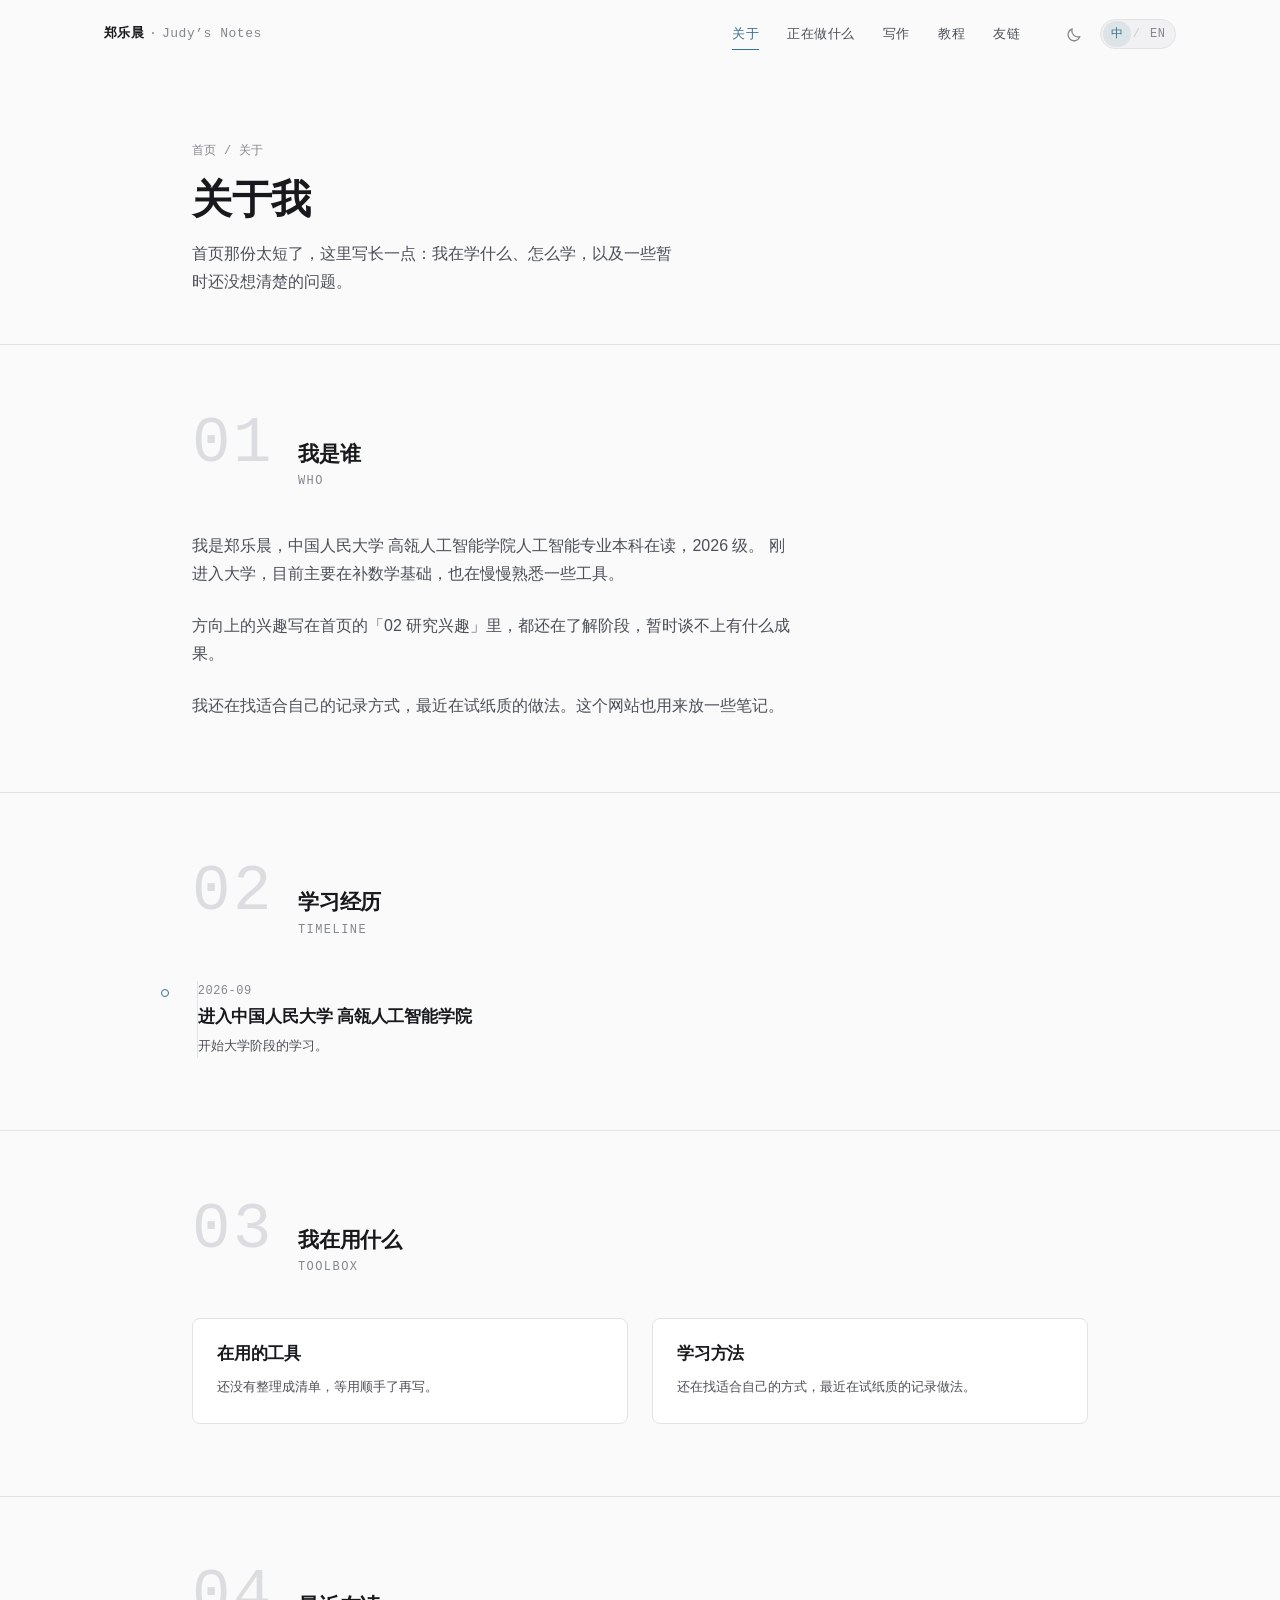
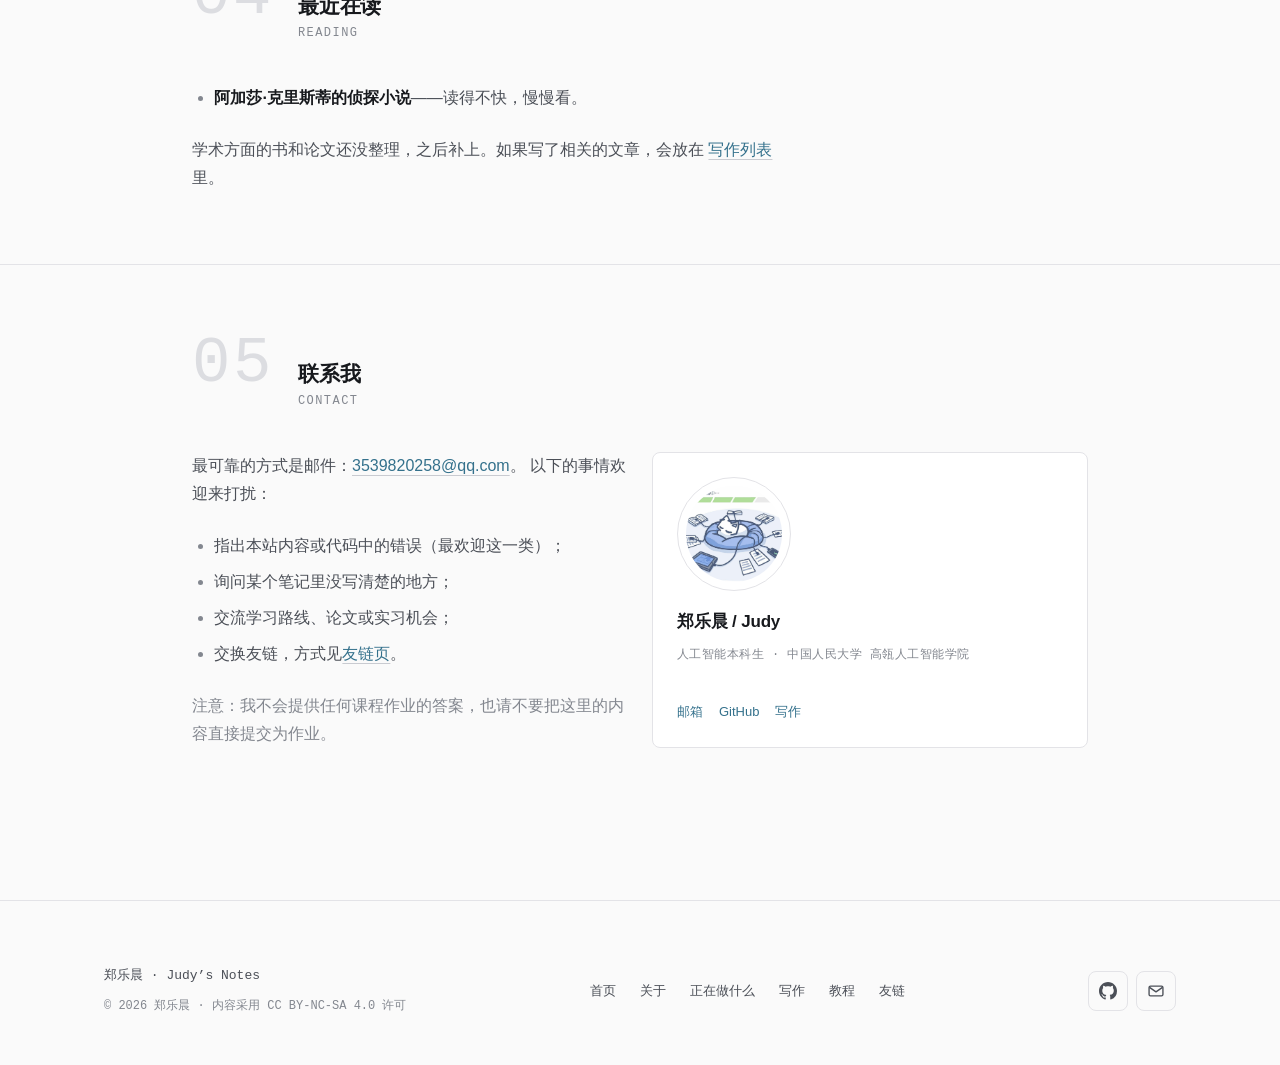
==== about/index.html @ 28466ba4 "Initial commit" ====
<!DOCTYPE html>
<html lang="zh-CN" data-theme="light">
<head>
  <meta charset="utf-8">
  <meta name="viewport" content="width=device-width, initial-scale=1">
  <title>关于 · 郑乐晨 · Judy’s Notes</title>
  <meta name="description" content="关于郑乐晨：人工智能本科在读，关注机器学习、大语言模型与具身智能，这里是一份长一点的自我介绍。">
  <link rel="icon" href="../assets/img/favicon-32.png" sizes="32x32" type="image/png">
  <link rel="icon" href="../assets/img/favicon-16.png" sizes="16x16" type="image/png">
  <link rel="apple-touch-icon" href="../assets/img/apple-touch-icon.png">
  <link rel="stylesheet" href="../assets/css/tokens.css">
  <link rel="stylesheet" href="../assets/css/base.css">
  <link rel="stylesheet" href="../assets/css/components.css">
  <script>
    (function () {
      document.documentElement.classList.add('js');
      try {
        var saved = localStorage.getItem('theme');
        var theme = saved || (window.matchMedia('(prefers-color-scheme: dark)').matches ? 'dark' : 'light');
        document.documentElement.setAttribute('data-theme', theme);
      } catch (error) {}
    })();
  </script>
</head>
<body>
  <a class="skip-link" href="#main">跳到主要内容</a>

  <header class="site-header" data-site-header>
    <div class="container site-header__inner">
      <a class="site-logo" href="../index.html">
        <span class="site-logo__mark">郑乐晨</span>
        <span class="site-logo__sep" aria-hidden="true">·</span>
        <span class="site-logo__name">Judy’s Notes</span>
      </a>

      <nav class="site-nav" id="site-nav" aria-label="主导航" data-site-nav>
        <ul class="site-nav__list">
          <li><a class="site-nav__link" href="index.html">关于</a></li>
          <li><a class="site-nav__link" href="../index.html#projects">正在做什么</a></li>
          <li><a class="site-nav__link" href="../blog/index.html">写作</a></li>
          <li><a class="site-nav__link" href="../tutorials/index.html">教程</a></li>
          <li><a class="site-nav__link" href="../links/index.html">友链</a></li>
        </ul>
      </nav>

      <div class="site-header__actions">
        <button class="theme-toggle" type="button" data-theme-toggle aria-pressed="false" aria-label="切换到深色主题" title="切换到深色主题">
          <svg class="theme-toggle__icon theme-toggle__icon--moon" viewBox="0 0 20 20" fill="none" stroke="currentColor" stroke-width="1.5" stroke-linecap="round" stroke-linejoin="round" aria-hidden="true" focusable="false">
            <path d="M16.5 12.6A7.2 7.2 0 0 1 7.4 3.5a7.2 7.2 0 1 0 9.1 9.1Z" />
          </svg>
          <svg class="theme-toggle__icon theme-toggle__icon--sun" viewBox="0 0 20 20" fill="none" stroke="currentColor" stroke-width="1.5" stroke-linecap="round" aria-hidden="true" focusable="false">
            <circle cx="10" cy="10" r="3.6" />
            <path d="M10 1.6v2.1M10 16.3v2.1M1.6 10h2.1M16.3 10h2.1M4.1 4.1l1.5 1.5M14.4 14.4l1.5 1.5M15.9 4.1l-1.5 1.5M5.6 14.4l-1.5 1.5" />
          </svg>
        </button>

        <span class="lang-switch" aria-label="语言切换（占位，暂未启用）">
          <span class="lang-switch__item lang-switch__item--active" lang="zh-CN">中</span>
          <span aria-hidden="true">/</span>
          <span class="lang-switch__item" lang="en">EN</span>
        </span>

        <button class="nav-toggle" type="button" data-nav-toggle aria-expanded="false" aria-controls="site-nav" aria-label="打开导航菜单">
          <span class="nav-toggle__bar" aria-hidden="true"></span>
          <span class="nav-toggle__bar" aria-hidden="true"></span>
          <span class="nav-toggle__bar" aria-hidden="true"></span>
        </button>
      </div>
    </div>
  </header>

  <main id="main">
    <div class="page-header">
      <div class="container container--page">
        <nav class="breadcrumb" aria-label="面包屑">
          <a href="../index.html">首页</a>
          <span aria-hidden="true">/</span>
          <span aria-current="page">关于</span>
        </nav>
        <h1 class="page-header__title">关于我</h1>
        <p class="page-header__lead">
          首页那份太短了，这里写长一点：我在学什么、怎么学，以及一些暂时还没想清楚的问题。
        </p>
      </div>
    </div>

    <section class="section section--flush" id="who" aria-labelledby="who-title">
      <div class="container container--page">
        <header class="section__header reveal">
          <span class="section__numeral" aria-hidden="true">01</span>
          <div>
            <h2 class="section__title" id="who-title">我是谁</h2>
            <p class="section__subtitle">Who</p>
          </div>
        </header>

        <div class="prose reveal">
          <!-- TODO: 替换为你的真实自我介绍（这部分是文章主体，可以写得长一些） -->
          <p>
            我是郑乐晨，中国人民大学 高瓴人工智能学院人工智能专业本科在读，2026 级。
            刚进入大学，目前主要在补数学基础，也在慢慢熟悉一些工具。
          </p>
          <p>
            方向上的兴趣写在首页的「02 研究兴趣」里，都还在了解阶段，暂时谈不上有什么成果。
          </p>
          <p>
            我还在找适合自己的记录方式，最近在试纸质的做法。这个网站也用来放一些笔记。
          </p>
        </div>
      </div>
    </section>

    <section class="section" id="timeline" aria-labelledby="timeline-title">
      <div class="container container--page">
        <header class="section__header reveal">
          <span class="section__numeral" aria-hidden="true">02</span>
          <div>
            <h2 class="section__title" id="timeline-title">学习经历</h2>
            <p class="section__subtitle">Timeline</p>
          </div>
        </header>

        <ol class="timeline reveal">
          <!-- TODO: 替换为你的真实经历；不重要的可以删掉，保持 3-6 条 -->
          <li class="timeline__item">
            <p class="timeline__date"><time datetime="2026-09">2026-09</time></p>
            <h3 class="timeline__title">进入中国人民大学 高瓴人工智能学院</h3>
            <p class="timeline__text">
              开始大学阶段的学习。
            </p>
          </li>
        </ol>
      </div>
    </section>

    <section class="section" id="toolbox" aria-labelledby="toolbox-title">
      <div class="container container--page">
        <header class="section__header reveal">
          <span class="section__numeral" aria-hidden="true">03</span>
          <div>
            <h2 class="section__title" id="toolbox-title">我在用什么</h2>
            <p class="section__subtitle">Toolbox</p>
          </div>
        </header>

        <div class="grid grid--2">
          <!-- TODO: 替换为你的真实技术栈 -->
          <article class="card reveal">
            <h3 class="card__title">在用的工具</h3>
            <p class="card__text">还没有整理成清单，等用顺手了再写。</p>
          </article>

          <article class="card reveal">
            <h3 class="card__title">学习方法</h3>
            <p class="card__text">还在找适合自己的方式，最近在试纸质的记录做法。</p>
          </article>
        </div>
      </div>
    </section>

    <section class="section" id="reading" aria-labelledby="reading-title">
      <div class="container container--page">
        <header class="section__header reveal">
          <span class="section__numeral" aria-hidden="true">04</span>
          <div>
            <h2 class="section__title" id="reading-title">最近在读</h2>
            <p class="section__subtitle">Reading</p>
          </div>
        </header>

        <div class="prose reveal">
          <!-- TODO: 替换为你正在读的书 / 论文 / 课程 -->
          <ul>
            <li><strong>阿加莎·克里斯蒂的侦探小说</strong>——读得不快，慢慢看。</li>
          </ul>
          <p>
            学术方面的书和论文还没整理，之后补上。如果写了相关的文章，会放在
            <a href="../blog/index.html">写作列表</a>里。
          </p>
        </div>
      </div>
    </section>

    <section class="section" id="contact" aria-labelledby="contact-title">
      <div class="container container--page">
        <header class="section__header reveal">
          <span class="section__numeral" aria-hidden="true">05</span>
          <div>
            <h2 class="section__title" id="contact-title">联系我</h2>
            <p class="section__subtitle">Contact</p>
          </div>
        </header>

        <div class="grid grid--2">
          <div class="prose reveal">
            <p>
              最可靠的方式是邮件：<a href="mailto:3539820258@qq.com">3539820258@qq.com</a>。
              以下的事情欢迎来打扰：
            </p>
            <ul>
              <li>指出本站内容或代码中的错误（最欢迎这一类）；</li>
              <li>询问某个笔记里没写清楚的地方；</li>
              <li>交流学习路线、论文或实习机会；</li>
              <li>交换友链，方式见<a href="../links/index.html">友链页</a>。</li>
            </ul>
            <p class="text-muted">
              注意：我不会提供任何课程作业的答案，也请不要把这里的内容直接提交为作业。
            </p>
          </div>

          <div class="card reveal">
            <div class="hero__avatar hero__avatar--card">
              <img src="../assets/img/avatar.jpg" alt="郑乐晨的头像" width="1280" height="1101">
            </div>
            <h3 class="card__title">郑乐晨 / Judy</h3>
            <p class="card__meta">人工智能本科生 · 中国人民大学 高瓴人工智能学院</p>
            <div class="card__links">
              <a href="mailto:3539820258@qq.com">邮箱</a>
              <a href="https://github.com/zhenglechen123456" rel="me noopener" target="_blank">GitHub</a>
              <a href="../blog/index.html">写作</a>
            </div>
          </div>
        </div>
      </div>
    </section>
  </main>

  <footer class="site-footer">
    <div class="container site-footer__inner">
      <div>
        <p class="site-footer__brand">郑乐晨 · Judy’s Notes</p>
        <p class="site-footer__copy">© <span data-year>2026</span> 郑乐晨 · 内容采用 CC BY-NC-SA 4.0 许可</p>
      </div>

      <nav class="site-footer__nav" aria-label="页脚导航">
        <a href="../index.html">首页</a>
        <a href="index.html">关于</a>
        <a href="../index.html#projects">正在做什么</a>
        <a href="../blog/index.html">写作</a>
        <a href="../tutorials/index.html">教程</a>
        <a href="../links/index.html">友链</a>
      </nav>

      <ul class="site-footer__socials">
        <li>
          <a class="icon-link" href="https://github.com/zhenglechen123456" aria-label="GitHub 主页" rel="me noopener" target="_blank">
            <svg viewBox="0 0 16 16" fill="currentColor" aria-hidden="true" focusable="false">
              <path d="M8 0C3.58 0 0 3.58 0 8c0 3.54 2.29 6.53 5.47 7.59.4.07.55-.17.55-.38 0-.19-.01-.82-.01-1.49-2.01.37-2.53-.49-2.69-.94-.09-.23-.48-.94-.82-1.13-.28-.15-.68-.52-.01-.53.63-.01 1.08.58 1.23.82.72 1.21 1.87.87 2.33.66.07-.52.28-.87.51-1.07-1.78-.2-3.64-.89-3.64-3.95 0-.87.31-1.59.82-2.15-.08-.2-.36-1.02.08-2.12 0 0 .67-.21 2.2.82.64-.18 1.32-.27 2-.27s1.36.09 2 .27c1.53-1.04 2.2-.82 2.2-.82.44 1.1.16 1.92.08 2.12.51.56.82 1.27.82 2.15 0 3.07-1.87 3.75-3.65 3.95.29.25.54.73.54 1.48 0 1.07-.01 1.93-.01 2.2 0 .21.15.46.55.38A8.01 8.01 0 0 0 16 8c0-4.42-3.58-8-8-8Z" />
            </svg>
          </a>
        </li>
        <li>
          <a class="icon-link" href="mailto:3539820258@qq.com" aria-label="发送邮件给郑乐晨">
            <svg viewBox="0 0 20 20" fill="none" stroke="currentColor" stroke-width="1.5" stroke-linejoin="round" aria-hidden="true" focusable="false">
              <rect x="2.3" y="4.6" width="15.4" height="10.8" rx="1.6" />
              <path d="m2.8 6 7.2 5 7.2-5" />
            </svg>
          </a>
        </li>
      </ul>
    </div>
  </footer>

  <button class="to-top" type="button" data-to-top aria-label="回到页面顶部">
    <svg viewBox="0 0 20 20" fill="none" stroke="currentColor" stroke-width="1.6" stroke-linecap="round" stroke-linejoin="round" aria-hidden="true" focusable="false">
      <path d="M10 16.5V4.5M4.8 9.7 10 4.5l5.2 5.2" />
    </svg>
  </button>

  <script src="../assets/js/theme.js" defer></script>
  <script src="../assets/js/nav.js" defer></script>
  <script src="../assets/js/main.js" defer></script>
</body>
</html>
---- assets/css/tokens.css ----
/* ==========================================================================
   tokens.css — 全站设计变量（颜色 / 字体 / 字号 / 间距 / 圆角 / 阴影 / 动效）
   想改配色、字号、留白力度，只需要改这一个文件。
   深浅两套主题：浅色为默认值，深色通过 [data-theme="dark"] 覆盖，
   同时用 prefers-color-scheme 兜底（JS 不可用时也能跟随系统）。
   ========================================================================== */

:root {
  color-scheme: light;

  /* --- 字体栈：中文优先，零外链 --- */
  --font-sans: -apple-system, BlinkMacSystemFont, "Segoe UI", "Noto Sans SC",
    "PingFang SC", "Microsoft YaHei", "Helvetica Neue", Arial, sans-serif;
  --font-mono: ui-monospace, "SF Mono", "SFMono-Regular", Menlo, Consolas,
    "Liberation Mono", "Courier New", monospace;

  /* --- 字号（正文 16px，标题用 clamp 做流式缩放） --- */
  --fs-xs: 0.75rem;      /* 12px 标签、脚注 */
  --fs-sm: 0.8125rem;    /* 13px 元信息、导航 */
  --fs-base: 1rem;       /* 16px 正文 */
  --fs-md: 1.0625rem;    /* 17px 卡片标题 */
  --fs-lg: 1.3125rem;    /* 21px 分区标题 */
  --fs-xl: 1.625rem;     /* 26px 页面标题 */
  --fs-2xl: clamp(1.875rem, 1.5rem + 1.6vw, 2.5rem);
  --fs-numeral: clamp(2.5rem, 1.9rem + 3vw, 4rem);       /* 分区大号编号 01 */

  /* --- 行高与字距 --- */
  --lh-tight: 1.25;
  --lh-snug: 1.5;
  --lh-base: 1.75;
  --ls-wide: 0.12em;
  --ls-mono: 0.04em;

  /* --- 间距（8px 基准） --- */
  --sp-1: 0.25rem;
  --sp-2: 0.5rem;
  --sp-3: 0.75rem;
  --sp-4: 1rem;
  --sp-5: 1.5rem;
  --sp-6: 2rem;
  --sp-7: 2.5rem;
  --sp-8: 3rem;
  --sp-9: 4rem;
  --sp-10: 5rem;
  --sp-11: 7rem;

  /* --- 版心与行宽 --- */
  --container: 71rem;        /* 1136px 内容最大宽度 */
  --container-page: 60rem;   /* 列表 / 文章页 */
  --measure: 68ch;           /* 段落最大宽度 */

  /* --- 圆角 / 边框 --- */
  --radius-sm: 4px;
  --radius-md: 8px;
  --radius-lg: 14px;
  --radius-pill: 999px;
  --border-w: 1px;

  /* --- 动效 --- */
  --ease: cubic-bezier(0.22, 0.61, 0.36, 1);
  --dur-fast: 120ms;
  --dur: 200ms;
  --dur-slow: 460ms;

  /* --- 层级 --- */
  --z-header: 50;
  --z-to-top: 40;

  /* --- 颜色：浅色主题（默认） --- */
  --c-bg: #fafafa;
  --c-bg-elevated: #ffffff;
  --c-bg-subtle: #f1f1f3;
  --c-text: #17191d;
  --c-text-2: #4b4f57;
  --c-text-3: #83878f;
  --c-border: #e3e3e7;
  --c-border-strong: #c9cbd1;
  --c-accent: #34718c;             /* 唯一强调色：低饱和蓝青 */
  --c-accent-hover: #26586e;
  --c-accent-soft: rgba(52, 113, 140, 0.1);
  --c-accent-glow: rgba(52, 113, 140, 0.03);      /* 头图极淡径向光晕 */
  --c-bg-translucent: rgba(250, 250, 250, 0.82);  /* 顶栏滚动后的半透明底 */
  --c-numeral: #dcdde1;            /* 分区大号数字的灰 */
  --c-shadow: 0 1px 2px rgba(20, 22, 26, 0.05);
  --c-shadow-lift: 0 8px 20px -14px rgba(20, 22, 26, 0.35);
}

/* --- 颜色：深色主题 --- */
:root[data-theme="dark"] {
  color-scheme: dark;
  --c-bg: #0f1115;
  --c-bg-elevated: #14171c;
  --c-bg-subtle: #191d23;
  --c-text: #e8e9ec;
  --c-text-2: #a9adb5;
  --c-text-3: #767b85;
  --c-border: #24282f;
  --c-border-strong: #383d46;
  --c-accent: #7bb4ce;
  --c-accent-hover: #9fcbe0;
  --c-accent-soft: rgba(123, 180, 206, 0.14);
  --c-accent-glow: rgba(123, 180, 206, 0.035);
  --c-bg-translucent: rgba(15, 17, 21, 0.78);
  --c-numeral: #262b33;
  --c-shadow: 0 1px 2px rgba(0, 0, 0, 0.45);
  --c-shadow-lift: 0 10px 26px -16px rgba(0, 0, 0, 0.9);
}

/* --- 没有 JS 时跟随系统（有 JS 时 html[data-theme] 会覆盖这里） --- */
@media (prefers-color-scheme: dark) {
  :root:not([data-theme="light"]) {
    color-scheme: dark;
    --c-bg: #0f1115;
    --c-bg-elevated: #14171c;
    --c-bg-subtle: #191d23;
    --c-text: #e8e9ec;
    --c-text-2: #a9adb5;
    --c-text-3: #767b85;
    --c-border: #24282f;
    --c-border-strong: #383d46;
    --c-accent: #7bb4ce;
    --c-accent-hover: #9fcbe0;
    --c-accent-soft: rgba(123, 180, 206, 0.14);
    --c-accent-glow: rgba(123, 180, 206, 0.035);
    --c-bg-translucent: rgba(15, 17, 21, 0.78);
    --c-numeral: #262b33;
    --c-shadow: 0 1px 2px rgba(0, 0, 0, 0.45);
    --c-shadow-lift: 0 10px 26px -16px rgba(0, 0, 0, 0.9);
  }
}
---- assets/css/base.css ----
/* ==========================================================================
   base.css — Reset、排版、链接、容器、正文（.prose）基础样式
   ========================================================================== */

/* ---------- Reset ---------- */
*,
*::before,
*::after {
  box-sizing: border-box;
}

* {
  margin: 0;
}

html {
  -webkit-text-size-adjust: 100%;
  text-size-adjust: 100%;
  scroll-behavior: smooth;
  scroll-padding-top: 6rem; /* 锚点跳转时避开吸顶导航 */
}

body {
  min-height: 100vh;
  background-color: var(--c-bg);
  color: var(--c-text);
  font-family: var(--font-sans);
  font-size: var(--fs-base);
  line-height: var(--lh-base);
  -webkit-font-smoothing: antialiased;
  -moz-osx-font-smoothing: grayscale;
  overflow-wrap: break-word;
}

img,
svg,
video,
canvas {
  display: block;
  max-width: 100%;
}

img {
  height: auto;
}

button,
input,
select,
textarea {
  font: inherit;
  color: inherit;
}

button {
  background: none;
  border: 0;
  padding: 0;
  cursor: pointer;
}

ul[class],
ol[class] {
  list-style: none;
  padding: 0;
}

/* ---------- 标题与段落 ---------- */
h1,
h2,
h3,
h4 {
  font-weight: 600;
  line-height: var(--lh-tight);
  letter-spacing: -0.01em;
}

p {
  max-width: var(--measure); /* 正文约 68ch，保证可读性 */
}

/* ---------- 链接 ---------- */
a {
  color: var(--c-accent);
  text-decoration: none;
  text-underline-offset: 0.22em;
  text-decoration-thickness: 1px;
  transition: color var(--dur-fast) var(--ease);
}

a:hover {
  color: var(--c-accent-hover);
  text-decoration: underline;
}

/* 键盘可聚焦：只在键盘导航时出现焦点环 */
:focus-visible {
  outline: 2px solid var(--c-accent);
  outline-offset: 3px;
  border-radius: var(--radius-sm);
}

::selection {
  background-color: var(--c-accent-soft);
  color: var(--c-text);
}

/* ---------- 布局容器 ---------- */
.container {
  width: 100%;
  max-width: var(--container);
  margin-inline: auto;
  padding-inline: var(--sp-6);
}

.container--page {
  max-width: var(--container-page);
}

/* 跳到主内容（仅键盘聚焦时可见） */
.skip-link {
  position: absolute;
  top: var(--sp-2);
  left: var(--sp-2);
  z-index: 100;
  padding: var(--sp-2) var(--sp-4);
  background-color: var(--c-bg-elevated);
  border: var(--border-w) solid var(--c-accent);
  border-radius: var(--radius-md);
  font-size: var(--fs-sm);
  transform: translateY(-200%);
}

.skip-link:focus {
  transform: translateY(0);
}

/* 仅供屏幕阅读器 */
.visually-hidden {
  position: absolute !important;
  width: 1px;
  height: 1px;
  margin: -1px;
  padding: 0;
  overflow: hidden;
  clip: rect(0 0 0 0);
  clip-path: inset(50%);
  white-space: nowrap;
  border: 0;
}

/* ---------- 工具类 ---------- */
.mono {
  font-family: var(--font-mono);
  letter-spacing: var(--ls-mono);
}

.text-muted {
  color: var(--c-text-3);
}

.text-secondary {
  color: var(--c-text-2);
}

.eyebrow {
  font-family: var(--font-mono);
  font-size: var(--fs-xs);
  letter-spacing: var(--ls-wide);
  text-transform: uppercase;
  color: var(--c-text-3);
}

.accent-rule {
  display: block;
  width: 2.5rem;
  height: 2px;
  background-color: var(--c-accent);
  border: 0;
}

/* 少量间距工具类，避免在 HTML 里写内联样式 */
.mt-4 {
  margin-top: var(--sp-4);
}

.mt-6 {
  margin-top: var(--sp-6);
}

.mt-8 {
  margin-top: var(--sp-8);
}

/* ---------- 正文排版（文章 / 长文页面） ---------- */
.prose {
  max-width: var(--measure);
  color: var(--c-text-2);
}

.prose > * + * {
  margin-top: var(--sp-5);
}

.prose h2 {
  margin-top: var(--sp-8);
  font-size: var(--fs-xl);
  color: var(--c-text);
}

.prose h3 {
  margin-top: var(--sp-6);
  font-size: var(--fs-lg);
  color: var(--c-text);
}

.prose h2 + p,
.prose h3 + p {
  margin-top: var(--sp-3);
}

.prose strong {
  color: var(--c-text);
  font-weight: 600;
}

.prose ul,
.prose ol {
  padding-left: 1.4em;
  display: flex;
  flex-direction: column;
  gap: var(--sp-2);
}

.prose li::marker {
  color: var(--c-text-3);
}

.prose a {
  text-decoration: underline;
  text-decoration-color: var(--c-border-strong);
}

.prose a:hover {
  text-decoration-color: var(--c-accent);
}

.prose blockquote {
  padding-left: var(--sp-5);
  border-left: 2px solid var(--c-accent);
  color: var(--c-text-3);
  font-style: normal;
}

.prose code {
  font-family: var(--font-mono);
  font-size: 0.875em;
  padding: 0.1em 0.35em;
  background-color: var(--c-bg-subtle);
  border: var(--border-w) solid var(--c-border);
  border-radius: var(--radius-sm);
}

.prose pre {
  overflow-x: auto;
  padding: var(--sp-5);
  background-color: var(--c-bg-subtle);
  border: var(--border-w) solid var(--c-border);
  border-radius: var(--radius-md);
  font-size: var(--fs-sm);
  line-height: var(--lh-snug);
}

.prose pre code {
  padding: 0;
  background: none;
  border: 0;
  font-size: inherit;
}

.prose hr {
  height: 1px;
  border: 0;
  background-color: var(--c-border);
  margin-block: var(--sp-8);
}

.prose img {
  border: var(--border-w) solid var(--c-border);
  border-radius: var(--radius-md);
}

/* ---------- 尊重系统的减弱动效设置 ---------- */
@media (prefers-reduced-motion: reduce) {
  html {
    scroll-behavior: auto;
  }

  *,
  *::before,
  *::after {
    animation-duration: 0.001ms !important;
    animation-iteration-count: 1 !important;
    transition-duration: 0.001ms !important;
    scroll-behavior: auto !important;
  }
}
---- assets/css/components.css ----
/* ==========================================================================
   components.css — 导航、Hero、分区、卡片、时间线、标签、页脚等组件
   命名：BEM 风格的短横线（block__element--modifier）
   ========================================================================== */

/* --------------------------------------------------------------------------
   1. 吸顶导航
   -------------------------------------------------------------------------- */
.site-header {
  position: sticky;
  top: 0;
  z-index: var(--z-header);
  /* 未滚动：完全透明，与页面底色融为一体 */
  background-color: transparent;
  border-bottom: var(--border-w) solid transparent;
  transition: background-color var(--dur) var(--ease), border-color var(--dur) var(--ease),
    box-shadow var(--dur) var(--ease);
}

/* nav.js 在滚动超过 24px 后加上的类：半透明底 + 模糊 + 细线 */
.site-header.is-scrolled {
  background-color: var(--c-bg-translucent);
  -webkit-backdrop-filter: blur(8px);
  backdrop-filter: blur(8px);
  border-bottom-color: var(--c-border);
  box-shadow: var(--c-shadow);
}

/* 不支持 backdrop-filter 的浏览器：回退成不透明底，避免文字糊在一起 */
@supports not ((backdrop-filter: blur(2px)) or (-webkit-backdrop-filter: blur(2px))) {
  .site-header.is-scrolled {
    background-color: var(--c-bg);
  }
}

/* 移动端菜单展开时锁定页面滚动（nav.js 负责加/去类，关闭一定恢复） */
body.nav-open {
  overflow: hidden;
}

.site-header__inner {
  display: flex;
  align-items: center;
  gap: var(--sp-3);
  min-height: 4.25rem;
}

/* --- Logo：中文名 600 + 正文色，后缀 400 + 次级灰 --- */
.site-logo {
  display: inline-flex;
  align-items: baseline;
  gap: 0.4em;
  font-size: var(--fs-sm);
  white-space: nowrap;
}

.site-logo__mark {
  font-family: var(--font-sans);
  font-weight: 600;
  letter-spacing: 0.02em;
  color: var(--c-text);
}

.site-logo__sep,
.site-logo__name {
  font-family: var(--font-mono);
  font-weight: 400;
  color: var(--c-text-3);
}

.site-logo__name {
  letter-spacing: var(--ls-mono);
}

/* Logo 整体 hover：统一过渡到强调色，不加下划线 */
.site-logo:hover {
  text-decoration: none;
}

.site-logo:hover .site-logo__mark,
.site-logo:hover .site-logo__sep,
.site-logo:hover .site-logo__name {
  color: var(--c-accent);
}

.site-nav {
  margin-left: auto;
}

.site-nav__list {
  display: flex;
  align-items: center;
  gap: clamp(1.1rem, 2.2vw, 1.75rem);
}

.site-nav__link {
  position: relative;
  display: inline-block;
  padding-block: 0.45rem;
  color: var(--c-text-2);
  font-size: var(--fs-sm);
  font-weight: 450;
  letter-spacing: 0.04em;
  transition: color var(--dur) var(--ease);
}

/* 下划线用伪元素 scaleX 从左到右展开，不用 text-decoration */
.site-nav__link::after {
  content: "";
  position: absolute;
  left: 0;
  right: 0;
  bottom: 0.15rem;
  height: 1px;
  background-color: var(--c-accent);
  transform: scaleX(0);
  transform-origin: left center;
  transition: transform var(--dur) var(--ease);
}

.site-nav__link:hover {
  color: var(--c-accent);
  text-decoration: none;
}

.site-nav__link:hover::after,
.site-nav__link:focus-visible::after {
  transform: scaleX(1);
}

/* 当前页（is-active / aria-current）与当前分区（is-current-section，scroll-spy）
   共用同一条下划线规则，避免两套重复定义 */
.site-nav__link.is-active,
.site-nav__link.is-current-section,
.site-nav__link[aria-current="page"],
.site-nav__link[aria-current="true"] {
  color: var(--c-accent);
}

.site-nav__link.is-active::after,
.site-nav__link.is-current-section::after,
.site-nav__link[aria-current="page"]::after,
.site-nav__link[aria-current="true"]::after {
  transform: scaleX(1);
}

/* 键盘焦点：强调色描边 */
.site-logo:focus-visible,
.site-nav__link:focus-visible,
.theme-toggle:focus-visible,
.nav-toggle:focus-visible,
.lang-switch:focus-visible {
  outline: 2px solid var(--c-accent);
  outline-offset: 4px;
  border-radius: var(--radius-sm);
}

.site-header__actions {
  display: flex;
  align-items: center;
  gap: var(--sp-2);
  margin-left: var(--sp-5);
}

/* --- 主题切换按钮：无边框图标按钮，两个图标叠加旋转淡入淡出 --- */
.theme-toggle {
  position: relative;
  display: inline-flex;
  align-items: center;
  justify-content: center;
  width: 2.25rem;
  height: 2.25rem;
  color: var(--c-text-3);
  border-radius: var(--radius-md);
  transition: color var(--dur) var(--ease), background-color var(--dur) var(--ease);
}

.theme-toggle:hover {
  color: var(--c-accent);
  background-color: var(--c-accent-soft);
}

.theme-toggle__icon {
  position: absolute;
  inset: 0;
  margin: auto;
  width: 1.05rem;
  height: 1.05rem;
  transition: opacity 250ms var(--ease), transform 250ms var(--ease);
}

.theme-toggle__icon--moon {
  opacity: 1;
  transform: rotate(0deg) scale(1);
}

.theme-toggle__icon--sun {
  opacity: 0;
  transform: rotate(90deg) scale(0.8);
}

:root[data-theme="dark"] .theme-toggle__icon--moon {
  opacity: 0;
  transform: rotate(-90deg) scale(0.8);
}

:root[data-theme="dark"] .theme-toggle__icon--sun {
  opacity: 1;
  transform: rotate(0deg) scale(1);
}

/* 没有 JS 时跟随系统：图标状态也要跟着系统走，避免深色下还显示月亮 */
@media (prefers-color-scheme: dark) {
  :root:not([data-theme="light"]) .theme-toggle__icon--moon {
    opacity: 0;
    transform: rotate(-90deg) scale(0.8);
  }

  :root:not([data-theme="light"]) .theme-toggle__icon--sun {
    opacity: 1;
    transform: rotate(0deg) scale(1);
  }
}

/* --- 语言标记：不可用占位，但外观做成小切换控件 --- */
.lang-switch {
  display: inline-flex;
  align-items: center;
  gap: 0.1rem;
  padding: 0.1rem;
  font-family: var(--font-mono);
  font-size: var(--fs-xs);
  letter-spacing: var(--ls-mono);
  color: var(--c-text-3);
  background-color: var(--c-bg-subtle);
  border: var(--border-w) solid var(--c-border);
  border-radius: var(--radius-pill);
}

.lang-switch__item {
  padding: 0.15rem 0.5rem;
  border-radius: var(--radius-pill);
  transition: color var(--dur) var(--ease), background-color var(--dur) var(--ease);
}

.lang-switch__item--active {
  color: var(--c-accent);
  background-color: var(--c-accent-soft);
}

/* 中间的分隔斜杠 */
.lang-switch > span[aria-hidden="true"] {
  color: var(--c-border-strong);
}

/* hover 反馈：未选中的那一项变深一点（占位控件，点击无行为） */
.lang-switch:hover .lang-switch__item:not(.lang-switch__item--active) {
  color: var(--c-text-2);
}

/* --- 汉堡按钮（≤768px 显示）：三条细线，展开时形变成 X --- */
.nav-toggle {
  display: none;
  flex-direction: column;
  align-items: center;
  justify-content: center;
  gap: 4px;
  width: 2.25rem;
  height: 2.25rem;
  color: var(--c-text-2);
  border-radius: var(--radius-md);
  transition: color var(--dur) var(--ease), background-color var(--dur) var(--ease);
}

.nav-toggle:hover {
  color: var(--c-text);
  background-color: var(--c-bg-subtle);
}

.nav-toggle__bar {
  display: block;
  width: 1rem;
  height: 1px;
  background-color: currentColor;
  transition: transform var(--dur) var(--ease), opacity var(--dur-fast) var(--ease);
}

.site-header.is-nav-open .nav-toggle__bar:nth-child(1) {
  transform: translateY(5px) rotate(45deg);
}

.site-header.is-nav-open .nav-toggle__bar:nth-child(2) {
  opacity: 0;
}

.site-header.is-nav-open .nav-toggle__bar:nth-child(3) {
  transform: translateY(-5px) rotate(-45deg);
}

/* --------------------------------------------------------------------------
   2. Hero（左：方形头像 / 右：竖排文字块，垂直居中）
   -------------------------------------------------------------------------- */
.hero {
  position: relative;
  isolation: isolate; /* 让 ::before 的极淡光晕只作用在本区域内 */
  padding-block: clamp(3.5rem, 7vw, 5rem) clamp(2.5rem, 5vw, 4rem);
}

/* 唯一的克制装饰：一层透明度 0.03 的径向光晕 */
.hero::before {
  content: "";
  position: absolute;
  inset: 0;
  z-index: -1;
  pointer-events: none;
  background-image: radial-gradient(58% 52% at 24% 38%, var(--c-accent-glow), transparent 72%);
}

.hero__inner {
  display: grid;
  /* 左列头像（按内容宽度），右列文字块 */
  grid-template-columns: auto minmax(0, 1fr);
  align-items: center;
  gap: clamp(2.5rem, 4vw, 3.5rem); /* 40px ~ 56px */
}

.hero__text {
  min-width: 0; /* 防止长字符串撑破网格列 */
}

.hero__eyebrow {
  font-family: var(--font-mono);
  font-size: var(--fs-xs);
  letter-spacing: var(--ls-wide);
  text-transform: uppercase;
  color: var(--c-text-2); /* 强调色只留给链接与 hover */
}

/* 英文署名：小号等宽 + 超宽字距，靠字距撑住一行（标签是 <p>） */
.hero__name-en {
  margin-top: var(--sp-4);
  margin-right: -0.26em; /* 抵消最后一个字母的字距 */
  max-width: none; /* base.css 对 p 有 68ch 限宽，这里显式取消，署名行不被限宽影响 */
  font-family: var(--font-mono);
  font-size: 0.9375rem; /* 15px，保持小号 */
  font-weight: 500;
  line-height: 1.2;
  letter-spacing: 0.26em;
  text-transform: uppercase;
  color: var(--c-text-2);
}

/* 中文姓名：页面唯一的 h1，也是首屏最大的元素。
   类选择器（0,1,0）优先级高于 base.css 的 h1（0,0,1）与浏览器默认样式，
   因此字号 / 字重 / 行高 / 字距全部在这里生效，无需额外 reset；
   margin 由 base.css 的通配规则（margin: 0）兜底，这里只加重上边距。 */
.hero__name-zh {
  margin-top: var(--sp-3);
  font-size: clamp(2.25rem, 6vw, 4rem);
  font-weight: 700;
  line-height: 1.12;
  letter-spacing: -0.02em; /* 中文大字需要收紧 */
  color: var(--c-text);
}

.hero__tagline {
  margin-top: var(--sp-4);
  font-size: var(--fs-sm);
  line-height: 1.7;
  letter-spacing: var(--ls-mono);
  color: var(--c-text-3);
}

/* 学校名：强调色链接，默认无下划线，hover 才出现 */
.hero__tagline a {
  color: var(--c-accent);
  text-decoration: none;
  text-underline-offset: 0.22em;
}

.hero__tagline a:hover {
  text-decoration: underline;
}

.hero__lead {
  margin-top: var(--sp-5);
  color: var(--c-text-2);
  max-width: 46ch;
}

.hero__socials {
  display: flex;
  flex-wrap: wrap;
  align-items: center;
  gap: var(--sp-4); /* 约 16px */
  margin-top: var(--sp-6);
}

/* 头图里的社交图标：细线、灰、无边框，hover 变强调色 + 上移 1px */
.hero__socials .icon-link {
  width: 2rem;
  height: 2rem;
  color: var(--c-text-3);
  border-color: transparent;
  background-color: transparent;
}

.hero__socials .icon-link:hover {
  color: var(--c-accent);
  border-color: transparent;
  transform: translateY(-1px);
}

.hero__socials .icon-link svg {
  width: 1.125rem; /* 18px */
  height: 1.125rem;
}

/* 方形头像 + 细边框，尺寸克制 */
.hero__avatar {
  padding: var(--sp-2);
  background-color: var(--c-bg-elevated);
  border: var(--border-w) solid var(--c-border);
  border-radius: var(--radius-lg);
}

.hero__avatar img {
  width: clamp(7rem, 13vw, 9rem); /* 112px ~ 144px */
  height: clamp(7rem, 13vw, 9rem);
  border-radius: var(--radius-md);
}

/* 卡片里用的头像版本（关于页的联系卡片，保持原来的圆形） */
.hero__avatar--card {
  margin-bottom: var(--sp-2);
  align-self: flex-start;
  border-radius: var(--radius-pill);
}

.hero__avatar--card img {
  width: 6rem;
  height: 6rem;
  border-radius: var(--radius-pill);
}

/* 真实头像是 1280×1101 的横向图（比例约 1.16:1），而上面两个容器是方形 / 圆形。
   用 object-fit: cover 居中裁切，避免被硬拉伸变形；方形/圆形裁切横向图会各裁掉
   左右约 13% 的画面，裁切是否可接受需要站主目视确认（见 README「已知取舍」）。 */
.hero__avatar img,
.hero__avatar--card img {
  object-fit: cover;
  object-position: center;
}

/* 图标链接（GitHub / 邮箱 / RSS） */
.icon-link {
  display: inline-flex;
  align-items: center;
  justify-content: center;
  width: 2.5rem;
  height: 2.5rem;
  color: var(--c-text-2);
  border: var(--border-w) solid var(--c-border);
  border-radius: var(--radius-md);
  transition: color var(--dur) var(--ease), border-color var(--dur) var(--ease),
    transform var(--dur) var(--ease);
}

.icon-link:hover {
  color: var(--c-accent);
  border-color: var(--c-accent);
  transform: translateY(-2px);
  text-decoration: none;
}

.icon-link svg {
  width: 1.125rem;
  height: 1.125rem;
}

/* --------------------------------------------------------------------------
   3. 分区与编号标题
   -------------------------------------------------------------------------- */
.section {
  padding-block: clamp(2.5rem, 6vw, 4.5rem);
  border-top: var(--border-w) solid var(--c-border);
}

.section--flush {
  border-top: 0;
}

.section__header {
  display: flex;
  align-items: baseline;
  gap: var(--sp-5);
  margin-bottom: var(--sp-7);
}

.section__numeral {
  font-family: var(--font-mono);
  font-size: var(--fs-numeral);
  font-weight: 400;
  line-height: 0.85;
  letter-spacing: var(--ls-mono);
  color: var(--c-numeral);
  user-select: none;
}

.section__title {
  font-size: var(--fs-lg);
}

.section__subtitle {
  margin-top: var(--sp-1);
  font-family: var(--font-mono);
  font-size: var(--fs-xs);
  letter-spacing: var(--ls-wide);
  text-transform: uppercase;
  color: var(--c-text-3);
}

.section__footer {
  margin-top: var(--sp-7);
  font-size: var(--fs-sm);
}

/* 更多链接：带箭头的文字链接 */
.more-link {
  display: inline-flex;
  align-items: center;
  gap: var(--sp-2);
  font-size: var(--fs-sm);
}

.more-link::after {
  content: "→";
  transition: transform var(--dur) var(--ease);
}

.more-link:hover {
  text-decoration: none;
}

.more-link:hover::after {
  transform: translateX(3px);
}

/* --------------------------------------------------------------------------
   4. 网格与卡片
   -------------------------------------------------------------------------- */
.grid {
  display: grid;
  gap: var(--sp-5);
}

.grid--2 {
  grid-template-columns: repeat(2, minmax(0, 1fr));
}

.grid--3 {
  grid-template-columns: repeat(3, minmax(0, 1fr));
}

.grid--4 {
  grid-template-columns: repeat(4, minmax(0, 1fr));
}

.card {
  position: relative;
  display: flex;
  flex-direction: column;
  gap: var(--sp-3);
  padding: var(--sp-5);
  color: var(--c-text); /* 卡片内默认正文色，内部链接仍保留自己的颜色 */
  background-color: var(--c-bg-elevated);
  border: var(--border-w) solid var(--c-border);
  border-radius: var(--radius-md);
  transition: transform var(--dur) var(--ease), border-color var(--dur) var(--ease),
    box-shadow var(--dur) var(--ease);
}

/* 卡片 hover：轻微抬升 + 边框变强调色，禁止重阴影 */
.card:hover {
  transform: translateY(-2px);
  border-color: var(--c-accent);
  box-shadow: var(--c-shadow-lift);
}

.card__title {
  font-size: var(--fs-md);
  color: var(--c-text);
}

.card__title-link {
  color: inherit;
}

/* 让整张卡片可点击（卡片内只有一个主链接时使用） */
.card__title-link::after {
  content: "";
  position: absolute;
  inset: 0;
  border-radius: inherit;
}

.card:hover .card__title-link {
  color: var(--c-accent);
}

/* 卡片标题链接不做下划线，避免 hover 时整块文字都被划到 */
.card__title-link:hover {
  text-decoration: none;
}

.card__meta {
  font-family: var(--font-mono);
  font-size: var(--fs-xs);
  letter-spacing: var(--ls-mono);
  color: var(--c-text-3);
}

.card__text {
  font-size: var(--fs-sm);
  line-height: var(--lh-base);
  color: var(--c-text-2);
  max-width: 62ch;
}

.card__index {
  font-family: var(--font-mono);
  font-size: var(--fs-xs);
  color: var(--c-text-3);
}

.card__links {
  display: flex;
  flex-wrap: wrap;
  gap: var(--sp-4);
  margin-top: auto;
  padding-top: var(--sp-2);
  font-size: var(--fs-sm);
}

.card__links a {
  position: relative;
  z-index: 1; /* 保证副链接不会被通栏链接盖住 */
}

/* 兴趣卡片：编号 + 标题 + 说明 */
.interest {
  gap: var(--sp-2);
}

.interest__num {
  font-family: var(--font-mono);
  font-size: var(--fs-xs);
  color: var(--c-accent);
  letter-spacing: var(--ls-mono);
}

/* 资源卡片左侧的强调细线 */
.resource {
  border-left: 2px solid var(--c-border-strong);
}

.resource:hover {
  border-left-color: var(--c-accent);
}

/* --------------------------------------------------------------------------
   5. 标签
   -------------------------------------------------------------------------- */
.tags {
  display: flex;
  flex-wrap: wrap;
  gap: var(--sp-2);
}

.tag {
  display: inline-block;
  padding: 0.15rem 0.6rem;
  font-family: var(--font-mono);
  font-size: var(--fs-xs);
  letter-spacing: var(--ls-mono);
  color: var(--c-text-2);
  background-color: var(--c-bg-subtle);
  border: var(--border-w) solid var(--c-border);
  border-radius: var(--radius-pill);
}

.tag--accent {
  color: var(--c-accent);
  background-color: var(--c-accent-soft);
  border-color: transparent;
}

/* 关键词行与正文之间留出间距 */
.tags--block {
  margin-top: var(--sp-6);
}

/* --------------------------------------------------------------------------
   6. 时间线
   -------------------------------------------------------------------------- */
.timeline {
  margin-left: 0.3rem;
  padding-left: var(--sp-6);
  border-left: var(--border-w) solid var(--c-border);
  display: flex;
  flex-direction: column;
  gap: var(--sp-6);
}

.timeline__item {
  position: relative;
}

.timeline__item::before {
  content: "";
  position: absolute;
  top: 0.55rem;
  left: calc(var(--sp-6) * -1 - 4.5px);
  width: 8px;
  height: 8px;
  background-color: var(--c-bg);
  border: var(--border-w) solid var(--c-accent);
  border-radius: var(--radius-pill);
}

.timeline__date {
  font-family: var(--font-mono);
  font-size: var(--fs-xs);
  letter-spacing: var(--ls-mono);
  color: var(--c-text-3);
}

.timeline__title {
  margin-top: var(--sp-1);
  font-size: var(--fs-md);
}

.timeline__text {
  margin-top: var(--sp-2);
  font-size: var(--fs-sm);
  color: var(--c-text-2);
}

/* --------------------------------------------------------------------------
   7. 友链
   -------------------------------------------------------------------------- */
.friend {
  gap: var(--sp-2);
}

/* 整张卡片是一个 <a>：hover 时不要给内部文字加下划线 */
.friend:hover {
  text-decoration: none;
}

.friend:hover .friend__name {
  color: var(--c-accent);
}

.friend__name {
  font-size: var(--fs-md);
}

.friend__domain {
  font-family: var(--font-mono);
  font-size: var(--fs-xs);
  color: var(--c-text-3);
}

.friend__desc {
  font-size: var(--fs-sm);
  color: var(--c-text-2);
}

/* --------------------------------------------------------------------------
   8. 页面头（列表页 / 关于页）
   -------------------------------------------------------------------------- */
.page-header {
  padding-block: clamp(2.5rem, 7vw, 4.5rem) clamp(2rem, 4vw, 3rem);
  border-bottom: var(--border-w) solid var(--c-border);
}

.page-header__eyebrow {
  font-family: var(--font-mono);
  font-size: var(--fs-xs);
  letter-spacing: var(--ls-wide);
  text-transform: uppercase;
  color: var(--c-accent);
}

.page-header__title {
  margin-top: var(--sp-3);
  font-size: var(--fs-2xl);
}

.page-header__lead {
  margin-top: var(--sp-4);
  color: var(--c-text-2);
  max-width: 54ch;
}

/* 面包屑 */
.breadcrumb {
  display: flex;
  flex-wrap: wrap;
  align-items: center;
  gap: var(--sp-2);
  font-family: var(--font-mono);
  font-size: var(--fs-xs);
  color: var(--c-text-3);
}

.breadcrumb a {
  color: var(--c-text-3);
}

.breadcrumb a:hover {
  color: var(--c-accent);
}

/* --------------------------------------------------------------------------
   9. 文章页
   -------------------------------------------------------------------------- */
.article {
  padding-block: clamp(2.5rem, 6vw, 4rem) var(--sp-10);
}

.article__header {
  padding-bottom: var(--sp-6);
  border-bottom: var(--border-w) solid var(--c-border);
}

.article__title {
  margin-top: var(--sp-4);
  font-size: var(--fs-2xl);
  max-width: 26ch;
}

.article__meta {
  display: flex;
  flex-wrap: wrap;
  align-items: center;
  gap: var(--sp-4);
  margin-top: var(--sp-5);
  font-family: var(--font-mono);
  font-size: var(--fs-xs);
  color: var(--c-text-3);
}

.article__body {
  margin-top: var(--sp-8);
}

.article__footer {
  margin-top: var(--sp-10);
  padding-top: var(--sp-6);
  border-top: var(--border-w) solid var(--c-border);
}

.post-nav {
  display: flex;
  flex-wrap: wrap;
  justify-content: space-between;
  gap: var(--sp-5);
  font-size: var(--fs-sm);
}

/* --------------------------------------------------------------------------
   10. 空状态 / 提示条
   -------------------------------------------------------------------------- */
.note {
  padding: var(--sp-5);
  background-color: var(--c-bg-subtle);
  border: var(--border-w) solid var(--c-border);
  border-left: 2px solid var(--c-accent);
  border-radius: var(--radius-md);
  font-size: var(--fs-sm);
  color: var(--c-text-2);
}

.note__title {
  font-family: var(--font-mono);
  font-size: var(--fs-xs);
  letter-spacing: var(--ls-wide);
  text-transform: uppercase;
  color: var(--c-accent);
}

.note p + p {
  margin-top: var(--sp-3);
}

/* --------------------------------------------------------------------------
   11. 页脚
   -------------------------------------------------------------------------- */
.site-footer {
  margin-top: var(--sp-10);
  padding-block: var(--sp-9) var(--sp-8);
  border-top: var(--border-w) solid var(--c-border);
  font-size: var(--fs-sm);
}

.site-footer__inner {
  display: flex;
  flex-wrap: wrap;
  align-items: center;
  justify-content: space-between;
  gap: var(--sp-6);
}

.site-footer__brand {
  font-family: var(--font-mono);
  font-size: var(--fs-sm);
  color: var(--c-text-2);
}

.site-footer__copy {
  margin-top: var(--sp-2);
  font-family: var(--font-mono);
  font-size: var(--fs-xs);
  color: var(--c-text-3);
}

.site-footer__nav {
  display: flex;
  flex-wrap: wrap;
  gap: var(--sp-5);
}

.site-footer__nav a {
  color: var(--c-text-2);
}

.site-footer__nav a:hover {
  color: var(--c-accent);
}

.site-footer__socials {
  display: flex;
  align-items: center;
  gap: var(--sp-2);
}

/* --------------------------------------------------------------------------
   12. 回到顶部
   -------------------------------------------------------------------------- */
.to-top {
  position: fixed;
  right: var(--sp-5);
  bottom: var(--sp-5);
  z-index: var(--z-to-top);
  display: inline-flex;
  align-items: center;
  justify-content: center;
  width: 2.75rem;
  height: 2.75rem;
  color: var(--c-text-2);
  background-color: var(--c-bg-elevated);
  border: var(--border-w) solid var(--c-border);
  border-radius: var(--radius-md);
  opacity: 0;
  visibility: hidden;
  transform: translateY(8px);
  transition: opacity var(--dur) var(--ease), transform var(--dur) var(--ease),
    color var(--dur-fast) var(--ease), border-color var(--dur-fast) var(--ease),
    visibility var(--dur) var(--ease);
}

.to-top.is-visible {
  opacity: 1;
  visibility: visible;
  transform: none;
}

.to-top:hover {
  color: var(--c-accent);
  border-color: var(--c-accent);
}

.to-top svg {
  width: 1rem;
  height: 1rem;
}

/* --------------------------------------------------------------------------
   13. 滚动入场动画（渐进增强：无 JS 时内容默认可见）
   -------------------------------------------------------------------------- */
html.js .reveal {
  opacity: 0;
  transform: translateY(14px);
  transition: opacity var(--dur-slow) var(--ease), transform var(--dur-slow) var(--ease);
}

html.js .reveal.is-visible {
  opacity: 1;
  transform: none;
}

@media (prefers-reduced-motion: reduce) {
  html.js .reveal {
    opacity: 1;
    transform: none;
  }

  /* 关掉 hover 位移；下划线展开与主题图标切换本身是状态变化，保留即时呈现 */
  .card:hover,
  .icon-link:hover,
  .hero__socials .icon-link:hover {
    transform: none;
  }
}

/* --------------------------------------------------------------------------
   14. 响应式：≥1024 / 768 / ≤480 三档
   -------------------------------------------------------------------------- */
@media (max-width: 1024px) {
  .grid--4 {
    grid-template-columns: repeat(2, minmax(0, 1fr));
  }

  .grid--3 {
    grid-template-columns: repeat(2, minmax(0, 1fr));
  }

  .hero__inner {
    gap: var(--sp-8);
  }
}

@media (max-width: 768px) {
  .site-header {
    position: sticky;
  }

  .nav-toggle {
    display: inline-flex;
    order: 3;
  }

  .site-header__actions {
    margin-left: auto;
  }

  /* 折叠导航面板：从顶部滑下 + 淡入 */
  .site-nav {
    position: absolute;
    top: 100%;
    left: 0;
    right: 0;
    z-index: 1;
    margin-left: 0;
    padding: var(--sp-4) var(--sp-6) var(--sp-6);
    background-color: var(--c-bg-elevated);
    border-bottom: var(--border-w) solid var(--c-border);
    box-shadow: var(--c-shadow);
    opacity: 0;
    visibility: hidden;
    transform: translateY(-0.5rem);
    pointer-events: none;
    transition: opacity var(--dur) var(--ease), transform var(--dur) var(--ease),
      visibility var(--dur) var(--ease);
  }

  .site-header.is-nav-open .site-nav {
    opacity: 1;
    visibility: visible;
    transform: translateY(0);
    pointer-events: auto;
  }

  .site-nav__list {
    flex-direction: column;
    align-items: flex-start;
    gap: var(--sp-4);
  }

  .site-nav__link {
    font-size: var(--fs-base);
  }

  /* 无 JS 降级：菜单静态展开在导航条下方，链接照样可点 */
  html:not(.js) .site-header__inner {
    flex-wrap: wrap;
    padding-bottom: var(--sp-4);
  }

  html:not(.js) .site-nav {
    position: static;
    flex-basis: 100%;
    opacity: 1;
    visibility: visible;
    transform: none;
    pointer-events: auto;
    padding: var(--sp-3) 0 0;
    background-color: transparent;
    border-bottom: 0;
    box-shadow: none;
  }

  html:not(.js) .nav-toggle {
    display: none;
  }

  /* 单列：头像在文字上方（HTML 源码顺序即头像在前） */
  .hero__inner {
    grid-template-columns: minmax(0, 1fr);
    gap: var(--sp-6);
  }

  .hero__avatar {
    justify-self: start;
    padding: var(--sp-1);
  }

  .hero__avatar img {
    width: 6.5rem; /* 104px */
    height: 6.5rem;
  }

  .hero__socials {
    gap: var(--sp-3);
  }

  .grid--2,
  .grid--3,
  .grid--4 {
    grid-template-columns: minmax(0, 1fr);
  }

  .section__header {
    gap: var(--sp-4);
  }

  .timeline {
    padding-left: var(--sp-5);
  }

  .timeline__item::before {
    left: calc(var(--sp-5) * -1 - 4.5px);
  }

  .site-footer__inner {
    flex-direction: column;
    align-items: flex-start;
  }
}

@media (max-width: 480px) {
  .container {
    padding-inline: var(--sp-5);
  }

  .site-header__inner {
    min-height: 3.75rem;
  }

  .hero {
    padding-block: var(--sp-7) var(--sp-6);
  }

  .hero__name-en {
    font-size: 0.875rem;
    letter-spacing: 0.2em;
    margin-right: -0.2em;
  }

  .hero__name-zh {
    font-size: 2rem;
  }

  .hero__avatar img {
    width: 5.5rem; /* 88px */
    height: 5.5rem;
  }

  .hero__lead {
    max-width: none;
  }

  .section {
    padding-block: var(--sp-8);
  }

  .section__header {
    flex-direction: column;
    gap: var(--sp-2);
    margin-bottom: var(--sp-6);
  }

  .section__numeral {
    font-size: 2.25rem;
  }

  .card {
    padding: var(--sp-4);
  }

  .lang-switch {
    display: none; /* 窄屏隐藏语言占位，避免导航拥挤 */
  }

  .to-top {
    right: var(--sp-4);
    bottom: var(--sp-4);
  }
}
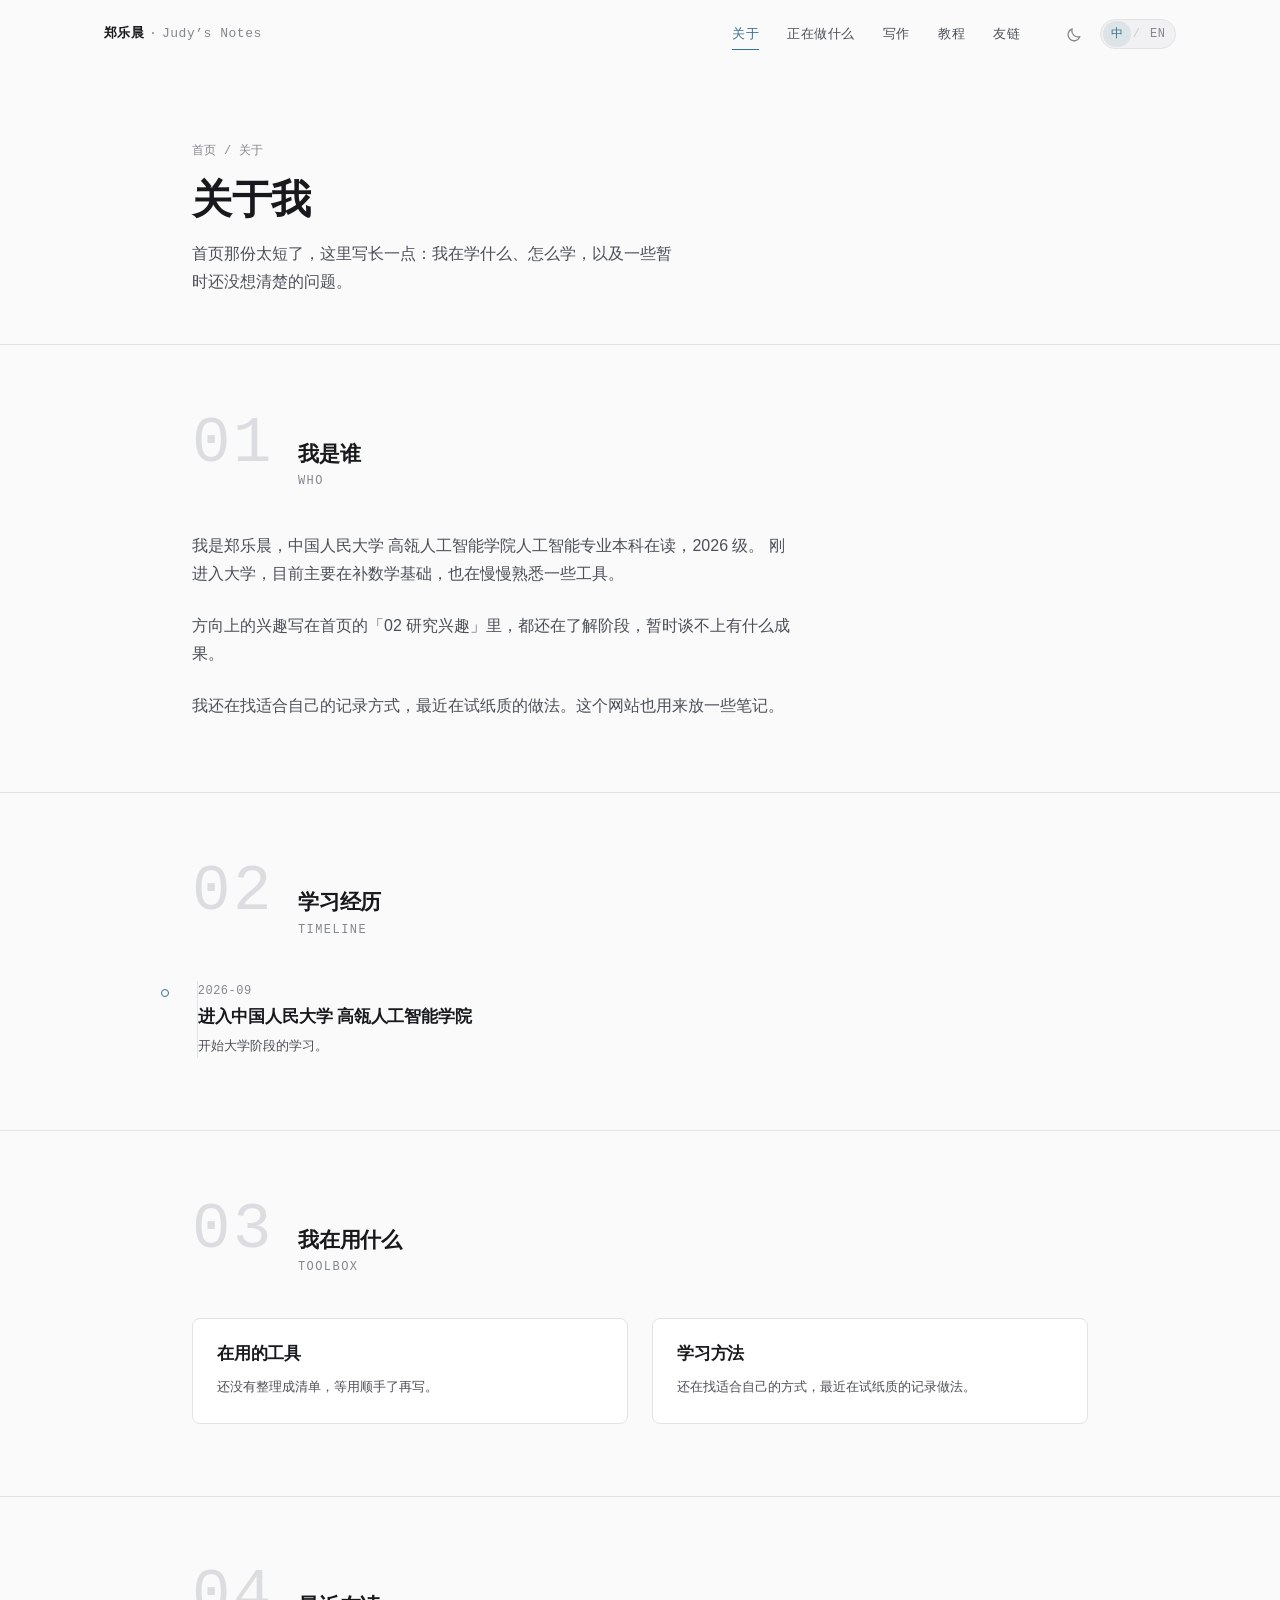
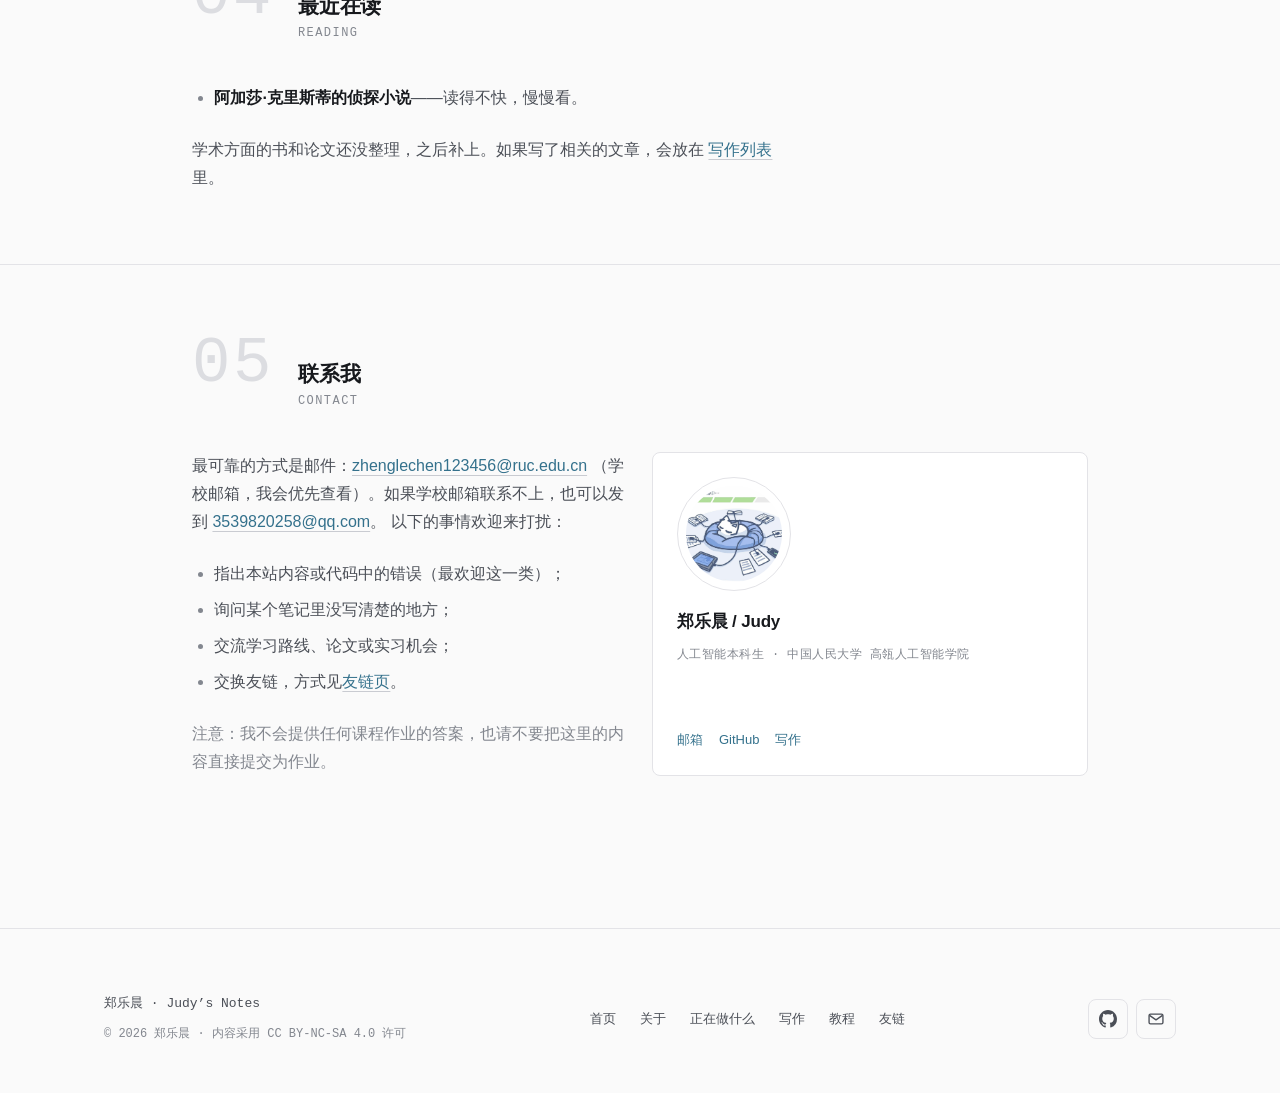
==== commit 38594603: "邮箱地址改为可见文字，图标补充悬停提示" ====
--- a/about/index.html
+++ b/about/index.html
@@ -194,7 +194,9 @@
         <div class="grid grid--2">
           <div class="prose reveal">
             <p>
-              最可靠的方式是邮件：<a href="mailto:3539820258@qq.com">3539820258@qq.com</a>。
+              最可靠的方式是邮件：<a href="mailto:zhenglechen123456@ruc.edu.cn">zhenglechen123456@ruc.edu.cn</a>
+              （学校邮箱，我会优先查看）。如果学校邮箱联系不上，也可以发到
+              <a href="mailto:3539820258@qq.com">3539820258@qq.com</a>。
               以下的事情欢迎来打扰：
             </p>
             <ul>
@@ -215,7 +217,7 @@
             <h3 class="card__title">郑乐晨 / Judy</h3>
             <p class="card__meta">人工智能本科生 · 中国人民大学 高瓴人工智能学院</p>
             <div class="card__links">
-              <a href="mailto:3539820258@qq.com">邮箱</a>
+              <a href="mailto:zhenglechen123456@ruc.edu.cn">邮箱</a>
               <a href="https://github.com/zhenglechen123456" rel="me noopener" target="_blank">GitHub</a>
               <a href="../blog/index.html">写作</a>
             </div>
@@ -243,14 +245,14 @@
 
       <ul class="site-footer__socials">
         <li>
-          <a class="icon-link" href="https://github.com/zhenglechen123456" aria-label="GitHub 主页" rel="me noopener" target="_blank">
+          <a class="icon-link" href="https://github.com/zhenglechen123456" aria-label="GitHub 主页" title="GitHub 主页" rel="me noopener" target="_blank">
             <svg viewBox="0 0 16 16" fill="currentColor" aria-hidden="true" focusable="false">
               <path d="M8 0C3.58 0 0 3.58 0 8c0 3.54 2.29 6.53 5.47 7.59.4.07.55-.17.55-.38 0-.19-.01-.82-.01-1.49-2.01.37-2.53-.49-2.69-.94-.09-.23-.48-.94-.82-1.13-.28-.15-.68-.52-.01-.53.63-.01 1.08.58 1.23.82.72 1.21 1.87.87 2.33.66.07-.52.28-.87.51-1.07-1.78-.2-3.64-.89-3.64-3.95 0-.87.31-1.59.82-2.15-.08-.2-.36-1.02.08-2.12 0 0 .67-.21 2.2.82.64-.18 1.32-.27 2-.27s1.36.09 2 .27c1.53-1.04 2.2-.82 2.2-.82.44 1.1.16 1.92.08 2.12.51.56.82 1.27.82 2.15 0 3.07-1.87 3.75-3.65 3.95.29.25.54.73.54 1.48 0 1.07-.01 1.93-.01 2.2 0 .21.15.46.55.38A8.01 8.01 0 0 0 16 8c0-4.42-3.58-8-8-8Z" />
             </svg>
           </a>
         </li>
         <li>
-          <a class="icon-link" href="mailto:3539820258@qq.com" aria-label="发送邮件给郑乐晨">
+          <a class="icon-link" href="mailto:zhenglechen123456@ruc.edu.cn" aria-label="发送邮件给郑乐晨" title="发送邮件给郑乐晨">
             <svg viewBox="0 0 20 20" fill="none" stroke="currentColor" stroke-width="1.5" stroke-linejoin="round" aria-hidden="true" focusable="false">
               <rect x="2.3" y="4.6" width="15.4" height="10.8" rx="1.6" />
               <path d="m2.8 6 7.2 5 7.2-5" />
--- a/assets/css/components.css
+++ b/assets/css/components.css
@@ -452,7 +452,7 @@
   object-position: center;
 }
 
-/* 图标链接（GitHub / 邮箱 / RSS） */
+/* 图标链接（GitHub / 邮箱） */
 .icon-link {
   display: inline-flex;
   align-items: center;
